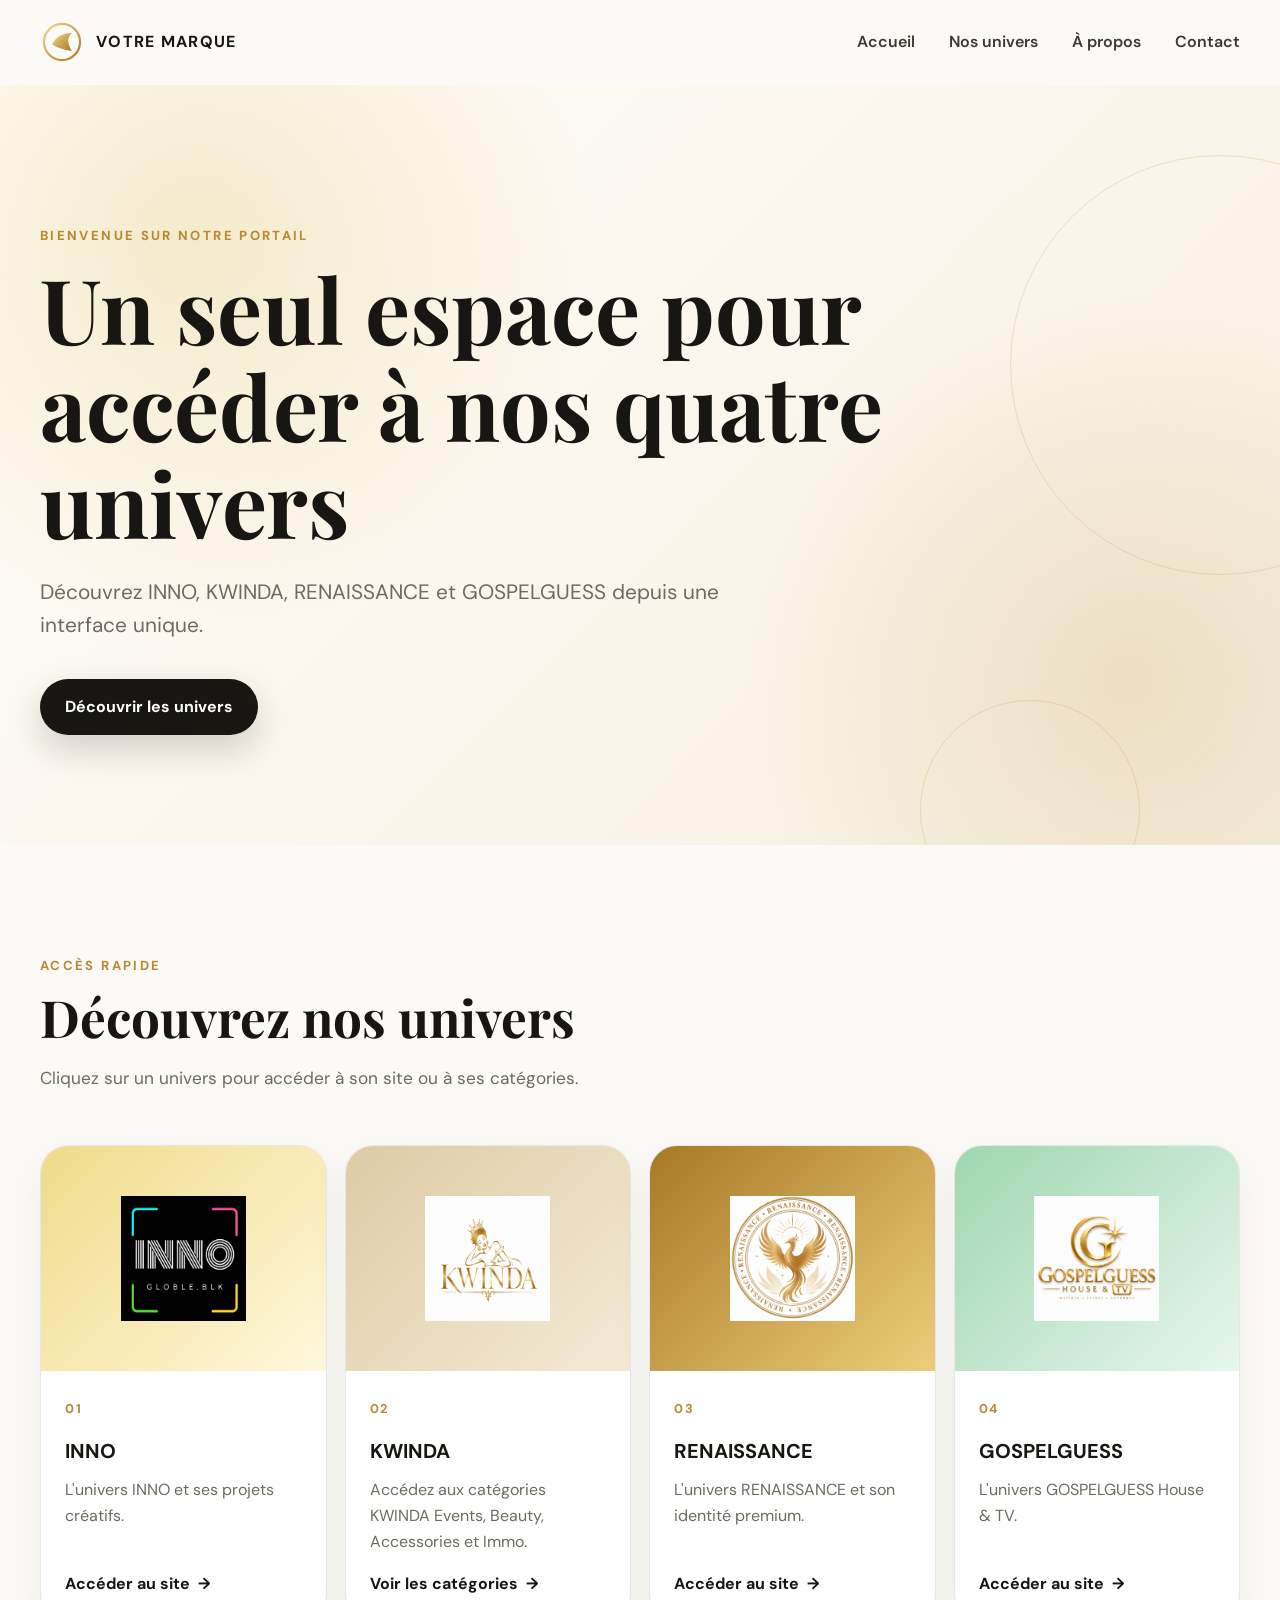
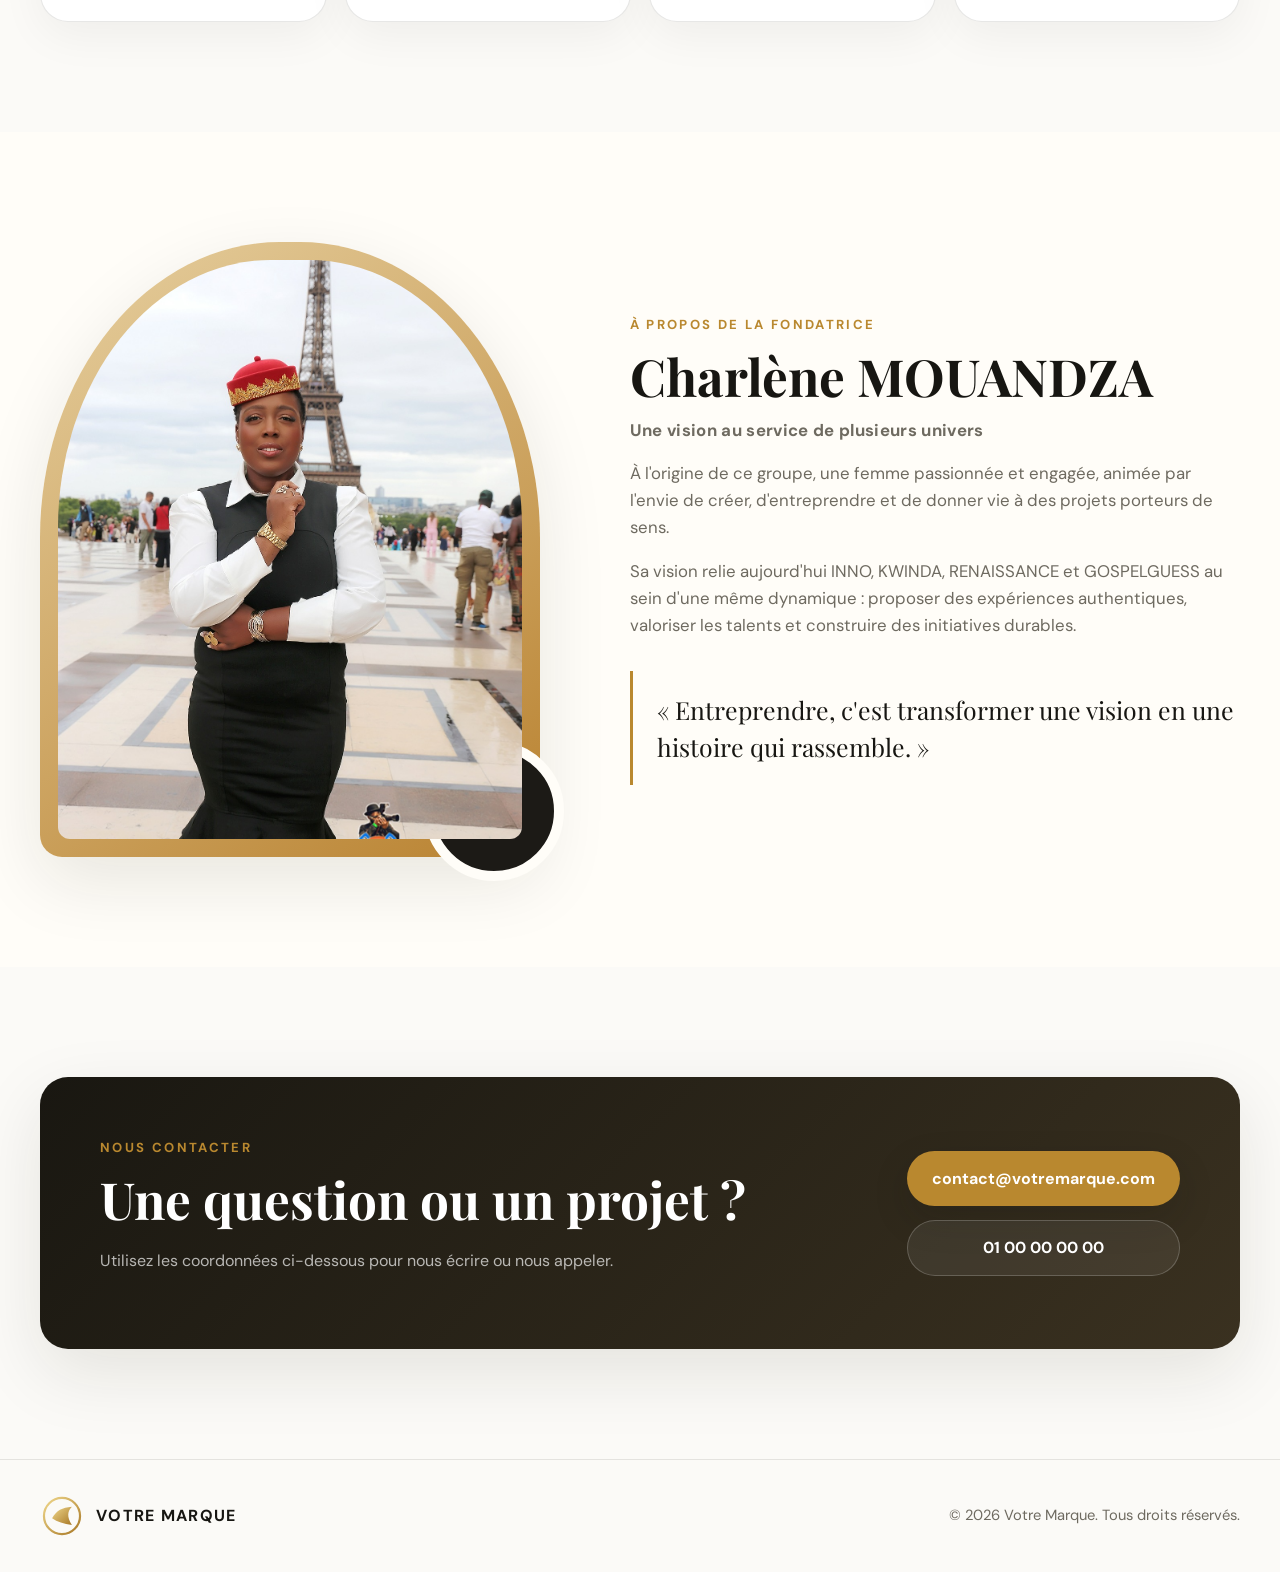
==== index.html @ b6d214f9 "Initial version of Kwinda Group portal" ====
﻿<!DOCTYPE html>
<html lang="fr">
<head>
  <meta charset="UTF-8">
  <meta name="viewport" content="width=device-width, initial-scale=1.0">
  <meta name="description" content="Portail professionnel donnant accès aux univers INNO, KWINDA, RENAISSANCE et GOSPELGUESS.">
  <title>Votre Marque - Portail</title>

  <link rel="preconnect" href="https://fonts.googleapis.com">
  <link rel="preconnect" href="https://fonts.gstatic.com" crossorigin>
  <link href="https://fonts.googleapis.com/css2?family=DM+Sans:wght@400;500;600;700&family=Playfair+Display:wght@600;700&display=swap" rel="stylesheet">

  <link rel="stylesheet" href="ressources/css/styles.css">
</head>
<body>

  <header class="site-header">
    <div class="container header-inner">
      <a class="brand" href="#accueil" aria-label="Retour à l'accueil">
        <img src="ressources/logo-principal.svg" alt="Logo principal">
        <span>VOTRE MARQUE</span>
      </a>

      <button class="menu-toggle" type="button" aria-label="Ouvrir le menu" aria-expanded="false">
        <span></span>
        <span></span>
        <span></span>
      </button>

      <nav class="main-nav" aria-label="Navigation principale">
        <a href="#accueil">Accueil</a>
        <a href="#entreprises">Nos univers</a>
        <a href="#apropos">À propos</a>
        <a href="#contact">Contact</a>
      </nav>
    </div>
  </header>

  <main>
    <section class="hero" id="accueil">
      <div class="hero-decoration hero-decoration-one"></div>
      <div class="hero-decoration hero-decoration-two"></div>

      <div class="container hero-content">
        <p class="eyebrow">Bienvenue sur notre portail</p>
        <h1>Un seul espace pour accéder à nos quatre univers</h1>
        <p class="hero-text">
          Découvrez INNO, KWINDA, RENAISSANCE et GOSPELGUESS depuis une interface unique.
        </p>
        <a class="button button-primary" href="#entreprises">Découvrir les univers</a>
      </div>
    </section>

    <section class="platforms section" id="entreprises">
      <div class="container">
        <div class="section-heading">
          <p class="eyebrow">Accès rapide</p>
          <h2>Découvrez nos univers</h2>
          <p>Cliquez sur un univers pour accéder à son site ou à ses catégories.</p>
        </div>

        <div class="platform-grid">
          <a class="platform-card" href="sites/inno/index.html">
            <div class="platform-visual visual-cream">
              <img src="logos/entreprise_2.png" alt="Logo INNO">
            </div>
            <div class="platform-content">
              <span class="platform-number">01</span>
              <h3>INNO</h3>
              <p>L'univers INNO et ses projets créatifs.</p>
              <span class="platform-link">Accéder au site <span aria-hidden="true">→</span></span>
            </div>
          </a>

          <a class="platform-card" href="sites/kwinda/index.html">
            <div class="platform-visual visual-sand">
              <img src="logos/entreprise_3.jpeg" alt="Logo KWINDA">
            </div>
            <div class="platform-content">
              <span class="platform-number">02</span>
              <h3>KWINDA</h3>
              <p>Accédez aux catégories KWINDA Events, Beauty, Accessories et Immo.</p>
              <span class="platform-link">Voir les catégories <span aria-hidden="true">→</span></span>
            </div>
          </a>

          <a class="platform-card" href="sites/renaissance/index.html">
            <div class="platform-visual visual-gold">
              <img src="logos/entreprise_6.jpeg" alt="Logo RENAISSANCE">
            </div>
            <div class="platform-content">
              <span class="platform-number">03</span>
              <h3>RENAISSANCE</h3>
              <p>L'univers RENAISSANCE et son identité premium.</p>
              <span class="platform-link">Accéder au site <span aria-hidden="true">→</span></span>
            </div>
          </a>

          <a class="platform-card" href="sites/gospelguess/index.html">
            <div class="platform-visual visual-green">
              <img src="logos/entreprise_7.png" alt="Logo GOSPELGUESS">
            </div>
            <div class="platform-content">
              <span class="platform-number">04</span>
              <h3>GOSPELGUESS</h3>
              <p>L'univers GOSPELGUESS House & TV.</p>
              <span class="platform-link">Accéder au site <span aria-hidden="true">→</span></span>
            </div>
          </a>
        </div>
      </div>
    </section>

    <section class="founder section" id="apropos">
      <div class="container founder-grid">
        <div class="founder-photo">
          <img src="fondatrice.png" alt="Portrait de la fondatrice">
        </div>

        <div class="founder-content">
          <p class="eyebrow">À propos de la fondatrice</p>
          <h2>Charlène MOUANDZA</h2>
          <p class="founder-title">Une vision au service de plusieurs univers</p>
          <p class="founder-lead">
            À l'origine de ce groupe, une femme passionnée et engagée, animée par l'envie de créer,
            d'entreprendre et de donner vie à des projets porteurs de sens.
          </p>
          <p>
            Sa vision relie aujourd'hui INNO, KWINDA, RENAISSANCE et GOSPELGUESS au sein d'une même
            dynamique : proposer des expériences authentiques, valoriser les talents et construire des
            initiatives durables.
          </p>
          <blockquote>« Entreprendre, c'est transformer une vision en une histoire qui rassemble. »</blockquote>
        </div>
      </div>
    </section>

    <section class="contact section" id="contact">
      <div class="container contact-card">
        <div>
          <p class="eyebrow">Nous contacter</p>
          <h2>Une question ou un projet ?</h2>
          <p>Utilisez les coordonnées ci-dessous pour nous écrire ou nous appeler.</p>
        </div>

        <div class="contact-actions">
          <a class="button button-primary" href="mailto:contact@votremarque.com">contact@votremarque.com</a>
          <a class="button button-secondary" href="tel:+33100000000">01 00 00 00 00</a>
        </div>
      </div>
    </section>
  </main>

  <footer class="site-footer">
    <div class="container footer-inner">
      <div class="footer-brand">
        <img src="ressources/logo-principal.svg" alt="Logo principal">
        <span>VOTRE MARQUE</span>
      </div>
      <p>© <span id="current-year"></span> Votre Marque. Tous droits réservés.</p>
    </div>
  </footer>

  <script src="ressources/js/script.js"></script>
</body>
</html>
---- ressources/css/styles.css ----
/* ================================
   VARIABLES
================================ */
:root {
  --background: #fbfaf7;
  --surface: #ffffff;
  --text: #171612;
  --muted: #6e6a60;
  --gold: #b9882f;
  --gold-light: #ead69a;
  --border: rgba(23, 22, 18, 0.10);
  --shadow: 0 24px 70px rgba(31, 25, 12, 0.10);
  --radius-lg: 28px;
  --radius-md: 20px;
  --container: 1200px;
}

/* ================================
   BASE
================================ */
* {
  box-sizing: border-box;
}

html {
  scroll-behavior: smooth;
}

body {
  margin: 0;
  background: var(--background);
  color: var(--text);
  font-family: "DM Sans", Arial, sans-serif;
  line-height: 1.6;
}

img {
  display: block;
  max-width: 100%;
}

a {
  color: inherit;
  text-decoration: none;
}

button,
input,
textarea {
  font: inherit;
}

.container {
  width: min(calc(100% - 40px), var(--container));
  margin-inline: auto;
}

.section {
  padding: 110px 0;
}

.eyebrow {
  margin: 0 0 14px;
  color: var(--gold);
  font-size: 0.82rem;
  font-weight: 700;
  letter-spacing: 0.18em;
  text-transform: uppercase;
}

h1,
h2,
h3,
p {
  margin-top: 0;
}

h1,
h2 {
  font-family: "Playfair Display", Georgia, serif;
  line-height: 1.08;
}

h1 {
  max-width: 850px;
  margin-bottom: 24px;
  font-size: clamp(3rem, 7vw, 6.4rem);
}

h2 {
  margin-bottom: 20px;
  font-size: clamp(2.2rem, 4vw, 4rem);
}

h3 {
  margin-bottom: 10px;
  font-size: 1.25rem;
}

/* ================================
   HEADER
================================ */
.site-header {
  position: sticky;
  top: 0;
  z-index: 50;
  border-bottom: 1px solid transparent;
  background: rgba(251, 250, 247, 0.84);
  backdrop-filter: blur(18px);
  transition: border-color 0.25s ease, box-shadow 0.25s ease;
}

.site-header.scrolled {
  border-color: var(--border);
  box-shadow: 0 10px 40px rgba(23, 22, 18, 0.05);
}

.header-inner {
  min-height: 84px;
  display: flex;
  align-items: center;
  justify-content: space-between;
  gap: 30px;
}

.brand,
.footer-brand {
  display: flex;
  align-items: center;
  gap: 12px;
  font-weight: 700;
  letter-spacing: 0.08em;
}

.brand img,
.footer-brand img {
  width: 44px;
  height: 44px;
}

.main-nav {
  display: flex;
  align-items: center;
  gap: 34px;
}

.main-nav a {
  position: relative;
  color: #3b3933;
  font-weight: 600;
}

.main-nav a::after {
  position: absolute;
  right: 0;
  bottom: -8px;
  left: 0;
  height: 2px;
  background: var(--gold);
  content: "";
  transform: scaleX(0);
  transform-origin: right;
  transition: transform 0.25s ease;
}

.main-nav a:hover::after {
  transform: scaleX(1);
  transform-origin: left;
}

.menu-toggle {
  display: none;
  width: 46px;
  height: 46px;
  padding: 11px;
  border: 1px solid var(--border);
  border-radius: 14px;
  background: var(--surface);
  cursor: pointer;
}

.menu-toggle span {
  display: block;
  height: 2px;
  margin: 5px 0;
  background: var(--text);
  transition: transform 0.25s ease, opacity 0.25s ease;
}

/* ================================
   HERO
================================ */
.hero {
  position: relative;
  min-height: 760px;
  display: grid;
  place-items: center;
  overflow: hidden;
  background:
    radial-gradient(circle at 15% 20%, rgba(234, 214, 154, 0.45), transparent 32%),
    radial-gradient(circle at 88% 78%, rgba(185, 136, 47, 0.18), transparent 30%),
    linear-gradient(135deg, #fffdf8 0%, #f6f0df 100%);
}

.hero-content {
  position: relative;
  z-index: 2;
  padding: 140px 0 110px;
}

.hero-text {
  max-width: 680px;
  margin-bottom: 38px;
  color: var(--muted);
  font-size: clamp(1.05rem, 2vw, 1.3rem);
}

.hero-decoration {
  position: absolute;
  border: 1px solid rgba(185, 136, 47, 0.22);
  border-radius: 50%;
}

.hero-decoration-one {
  width: 420px;
  height: 420px;
  right: -150px;
  top: 70px;
}

.hero-decoration-two {
  width: 220px;
  height: 220px;
  right: 140px;
  bottom: -75px;
}

.button {
  min-height: 54px;
  display: inline-flex;
  align-items: center;
  justify-content: center;
  padding: 14px 24px;
  border: 1px solid transparent;
  border-radius: 999px;
  font-weight: 700;
  transition: transform 0.25s ease, box-shadow 0.25s ease, background 0.25s ease;
}

.button:hover {
  transform: translateY(-3px);
}

.button-primary {
  background: var(--text);
  color: white;
  box-shadow: 0 14px 35px rgba(23, 22, 18, 0.18);
}

.button-primary:hover {
  background: var(--gold);
  box-shadow: 0 16px 38px rgba(185, 136, 47, 0.30);
}

.button-secondary {
  border-color: var(--border);
  background: white;
}

/* ================================
   PLATFORMS
================================ */
.section-heading {
  max-width: 720px;
  margin-bottom: 52px;
}

.section-heading > p:last-child {
  color: var(--muted);
  font-size: 1.08rem;
}

.platform-grid {
  display: grid;
  grid-template-columns: repeat(4, minmax(0, 1fr));
  gap: 18px;
}

.platform-card {
  overflow: hidden;
  border: 1px solid var(--border);
  border-radius: var(--radius-lg);
  background: var(--surface);
  box-shadow: 0 14px 45px rgba(23, 22, 18, 0.05);
  transition: transform 0.3s ease, box-shadow 0.3s ease;
}

.platform-card:hover {
  transform: translateY(-10px);
  box-shadow: var(--shadow);
}

.platform-visual {
  min-height: 225px;
  display: grid;
  place-items: center;
  padding: 34px;
}

.platform-visual img {
  width: 125px;
  height: 125px;
}

.visual-gold {
  background: linear-gradient(135deg, #a87826, #edce7a);
}

.visual-cream {
  background: linear-gradient(135deg, #f0db8a, #fff8dc);
}

.visual-sand {
  background: linear-gradient(135deg, #ddcba5, #f4ead4);
}

.visual-blue {
  background: linear-gradient(135deg, #70d8f2, #d9f7ff);
}

.visual-green {
  background: linear-gradient(135deg, #9fd6b0, #e7f7ec);
}

.platform-content {
  padding: 24px;
}

.platform-number {
  display: inline-block;
  margin-bottom: 16px;
  color: var(--gold);
  font-size: 0.8rem;
  font-weight: 700;
  letter-spacing: 0.15em;
}

.platform-content p {
  min-height: 78px;
  color: var(--muted);
}

.platform-link {
  display: inline-flex;
  gap: 8px;
  align-items: center;
  font-weight: 700;
}

.platform-card:hover .platform-link span {
  transform: translateX(5px);
}

.platform-link span {
  transition: transform 0.25s ease;
}

/* ================================
   ABOUT
================================ */
.about {
  background: #f1ecdf;
}

.about-grid {
  display: grid;
  grid-template-columns: 0.9fr 1.1fr;
  gap: 90px;
  align-items: center;
}

.about-visual {
  position: relative;
  min-height: 520px;
}

.about-shape-main {
  position: absolute;
  inset: 10px 50px 60px 0;
  display: grid;
  place-items: center;
  border-radius: 45% 45% 18% 45%;
  background: linear-gradient(145deg, #1c1a16, #3b3425);
  box-shadow: var(--shadow);
}

.about-shape-main img {
  width: 190px;
  filter: brightness(0) invert(1);
}

.about-shape-small {
  position: absolute;
  right: 0;
  bottom: 0;
  width: 190px;
  height: 190px;
  border: 14px solid #f1ecdf;
  border-radius: 50%;
  background: linear-gradient(135deg, #d5a449, #f5de9c);
}

.about-content > p:not(.eyebrow) {
  max-width: 650px;
  color: var(--muted);
  font-size: 1.08rem;
}

.feature-list {
  display: grid;
  gap: 18px;
  margin-top: 35px;
}

.feature {
  display: grid;
  grid-template-columns: 46px 1fr;
  gap: 16px;
  align-items: start;
  padding: 18px;
  border: 1px solid rgba(23, 22, 18, 0.08);
  border-radius: 18px;
  background: rgba(255, 255, 255, 0.55);
}

.feature > span {
  width: 40px;
  height: 40px;
  display: grid;
  place-items: center;
  border-radius: 50%;
  background: var(--text);
  color: white;
  font-weight: 700;
}

.feature h3,
.feature p {
  margin-bottom: 0;
}

.feature p {
  color: var(--muted);
}

/* ================================
   FOUNDER
================================ */
.founder {
  background: #fffdf8;
}

.founder-grid {
  display: grid;
  grid-template-columns: minmax(320px, 0.9fr) 1.1fr;
  gap: 90px;
  align-items: center;
}

.founder-photo {
  position: relative;
  max-width: 520px;
  padding: 18px;
  border-radius: 48% 48% 22px 22px;
  background: linear-gradient(145deg, #e6cf9f, #b98230);
  box-shadow: var(--shadow);
}

.founder-photo::after {
  content: "";
  position: absolute;
  right: -24px;
  bottom: -24px;
  width: 120px;
  height: 120px;
  border: 10px solid #fffdf8;
  border-radius: 50%;
  background: #1c1a16;
}

.founder-photo img {
  position: relative;
  z-index: 1;
  width: 100%;
  aspect-ratio: 4 / 5;
  border-radius: calc(48% - 10px) calc(48% - 10px) 12px 12px;
  object-fit: cover;
  object-position: center top;
}

.founder-content > p:not(.eyebrow) {
  max-width: 670px;
  color: var(--muted);
  font-size: 1.05rem;
}

.founder-content .founder-lead {
  color: var(--text);
  font-size: 1.18rem;
}

.founder-content .founder-title {
  margin-top: -8px;
  color: #a06f27;
  font-weight: 700;
  letter-spacing: 0.02em;
}

.founder-content blockquote {
  margin: 32px 0 0;
  padding: 20px 0 20px 24px;
  border-left: 3px solid var(--gold);
  color: var(--text);
  font-family: "Playfair Display", serif;
  font-size: clamp(1.2rem, 2vw, 1.55rem);
  line-height: 1.5;
}

/* ================================
   CONTACT
================================ */
.contact-card {
  display: flex;
  align-items: center;
  justify-content: space-between;
  gap: 50px;
  padding: 60px;
  border-radius: var(--radius-lg);
  background: linear-gradient(135deg, #191711, #3a3120);
  color: white;
  box-shadow: var(--shadow);
}

.contact-card > div:first-child {
  max-width: 650px;
}

.contact-card p:not(.eyebrow) {
  color: rgba(255, 255, 255, 0.68);
}

.contact-actions {
  display: flex;
  flex-direction: column;
  gap: 14px;
  align-items: stretch;
  min-width: 250px;
}

.contact-card .button-primary {
  background: var(--gold);
}

.contact-card .button-secondary {
  border-color: rgba(255, 255, 255, 0.20);
  background: rgba(255, 255, 255, 0.07);
  color: white;
}

/* ================================
   FOOTER
================================ */
.site-footer {
  padding: 34px 0;
  border-top: 1px solid var(--border);
}

.footer-inner {
  display: flex;
  align-items: center;
  justify-content: space-between;
  gap: 24px;
}

.footer-inner p {
  margin: 0;
  color: var(--muted);
  font-size: 0.92rem;
}

/* ================================
   REVEAL ANIMATION
================================ */
.reveal {
  opacity: 0;
  transform: translateY(24px);
  transition: opacity 0.7s ease, transform 0.7s ease;
}

.reveal.visible {
  opacity: 1;
  transform: translateY(0);
}

/* ================================
   RESPONSIVE
================================ */

@media (max-width: 1250px) {
  .platform-grid {
    grid-template-columns: repeat(2, 1fr);
  }
}

@media (max-width: 1050px) {
  .platform-grid {
    grid-template-columns: repeat(2, 1fr);
  }

  .about-grid {
    grid-template-columns: 1fr;
    gap: 55px;
  }

  .founder-grid {
    grid-template-columns: 1fr;
    gap: 55px;
  }

  .founder-photo {
    width: min(100%, 520px);
    margin: 0 auto;
  }

  .about-visual {
    min-height: 430px;
  }

  .contact-card {
    align-items: flex-start;
    flex-direction: column;
  }

  .contact-actions {
    width: 100%;
  }
}

@media (max-width: 760px) {
  .section {
    padding: 78px 0;
  }

  .header-inner {
    min-height: 72px;
  }

  .menu-toggle {
    display: block;
    position: relative;
    z-index: 3;
  }

  .main-nav {
    position: fixed;
    top: 0;
    right: 0;
    width: min(82vw, 360px);
    height: 100vh;
    padding: 110px 36px 40px;
    flex-direction: column;
    align-items: flex-start;
    background: white;
    box-shadow: -30px 0 70px rgba(0, 0, 0, 0.10);
    transform: translateX(110%);
    transition: transform 0.3s ease;
  }

  .main-nav.open {
    transform: translateX(0);
  }

  .menu-toggle.open span:nth-child(1) {
    transform: translateY(7px) rotate(45deg);
  }

  .menu-toggle.open span:nth-child(2) {
    opacity: 0;
  }

  .menu-toggle.open span:nth-child(3) {
    transform: translateY(-7px) rotate(-45deg);
  }

  .hero {
    min-height: 670px;
  }

  .hero-content {
    padding: 110px 0 80px;
  }

  .platform-grid {
    grid-template-columns: 1fr;
  }

  .platform-card,
  .platform-card:nth-child(4),
  .platform-card:nth-child(5),
  .platform-card:nth-child(6) {
    width: 100%;
    grid-column: auto;
  }

  .platform-visual {
    min-height: 230px;
  }

  .about-visual {
    min-height: 340px;
  }

  .about-shape-main {
    inset: 0 35px 45px 0;
  }

  .about-shape-small {
    width: 145px;
    height: 145px;
  }

  .founder-grid {
    gap: 45px;
  }

  .founder-photo {
    padding: 12px;
  }

  .founder-photo::after {
    right: -10px;
    bottom: -18px;
    width: 90px;
    height: 90px;
  }

  .contact-card {
    padding: 38px 26px;
  }

  .footer-inner {
    align-items: flex-start;
    flex-direction: column;
  }
}
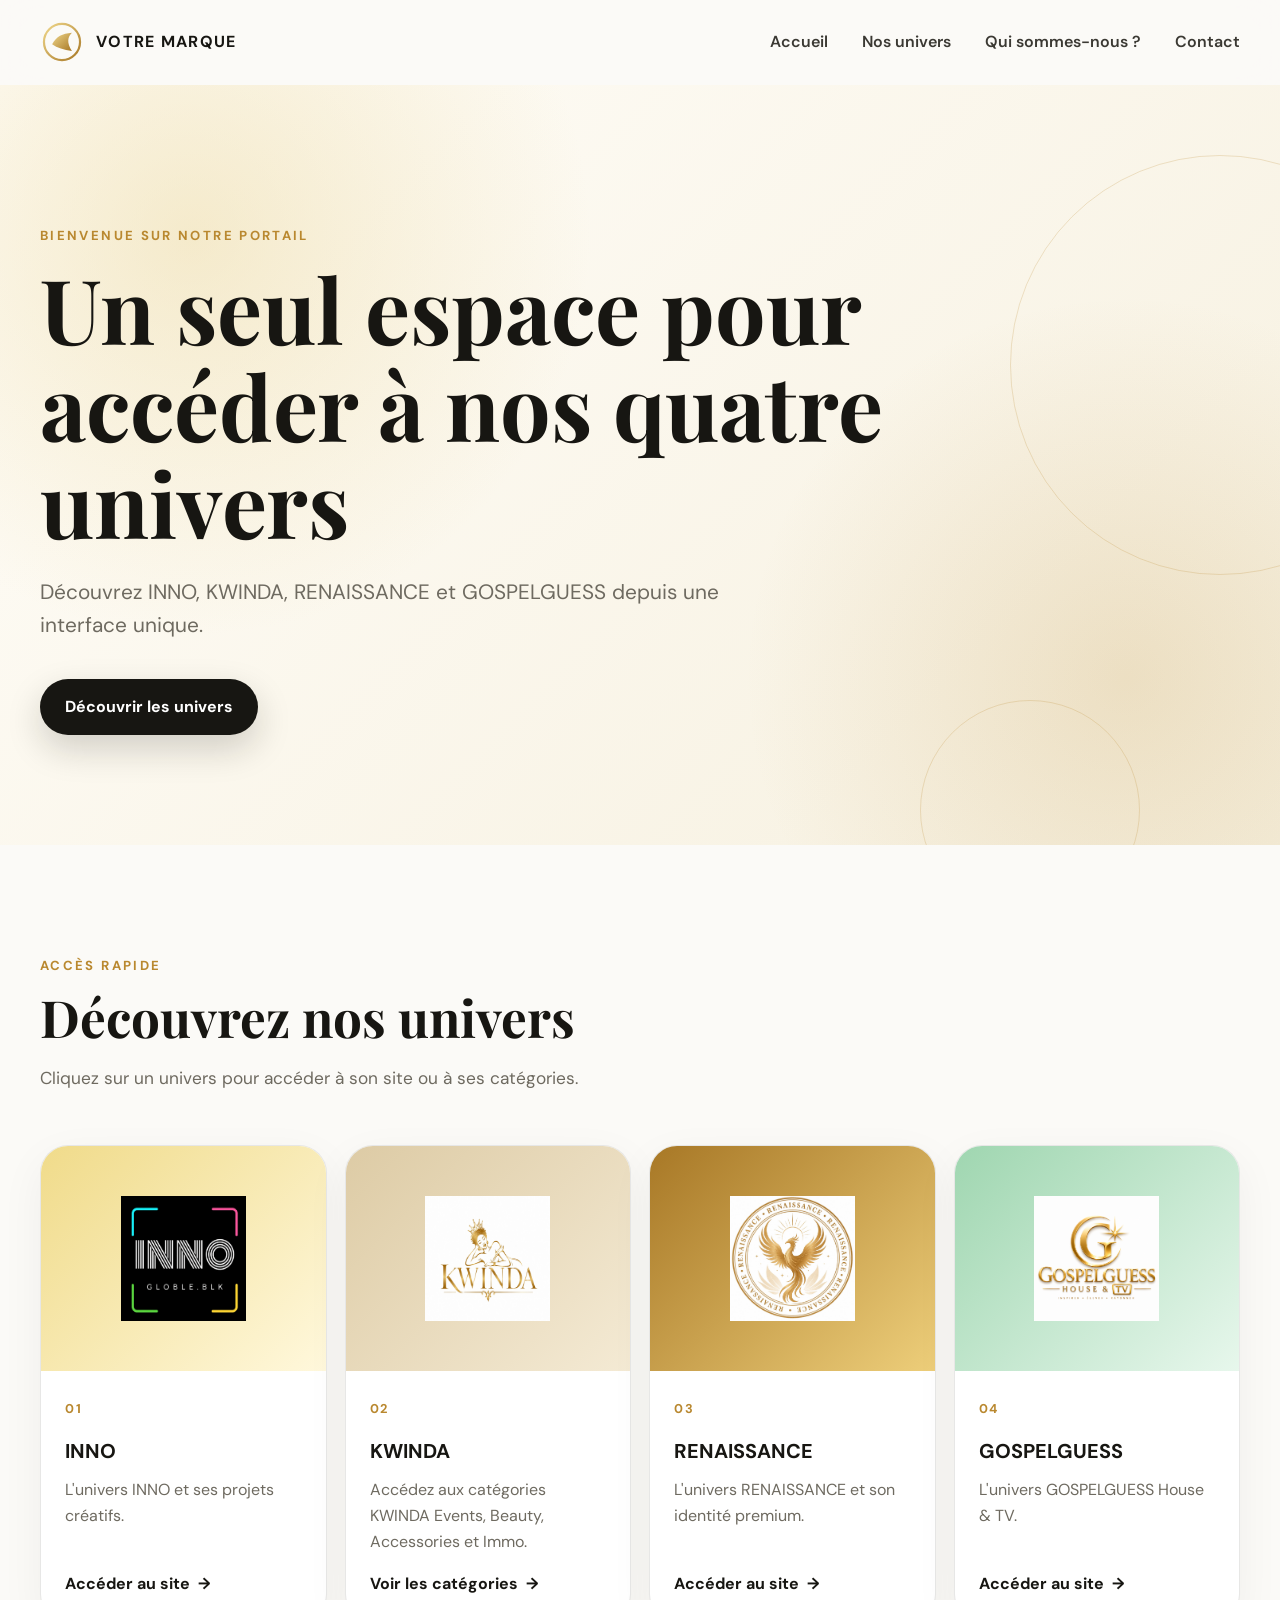
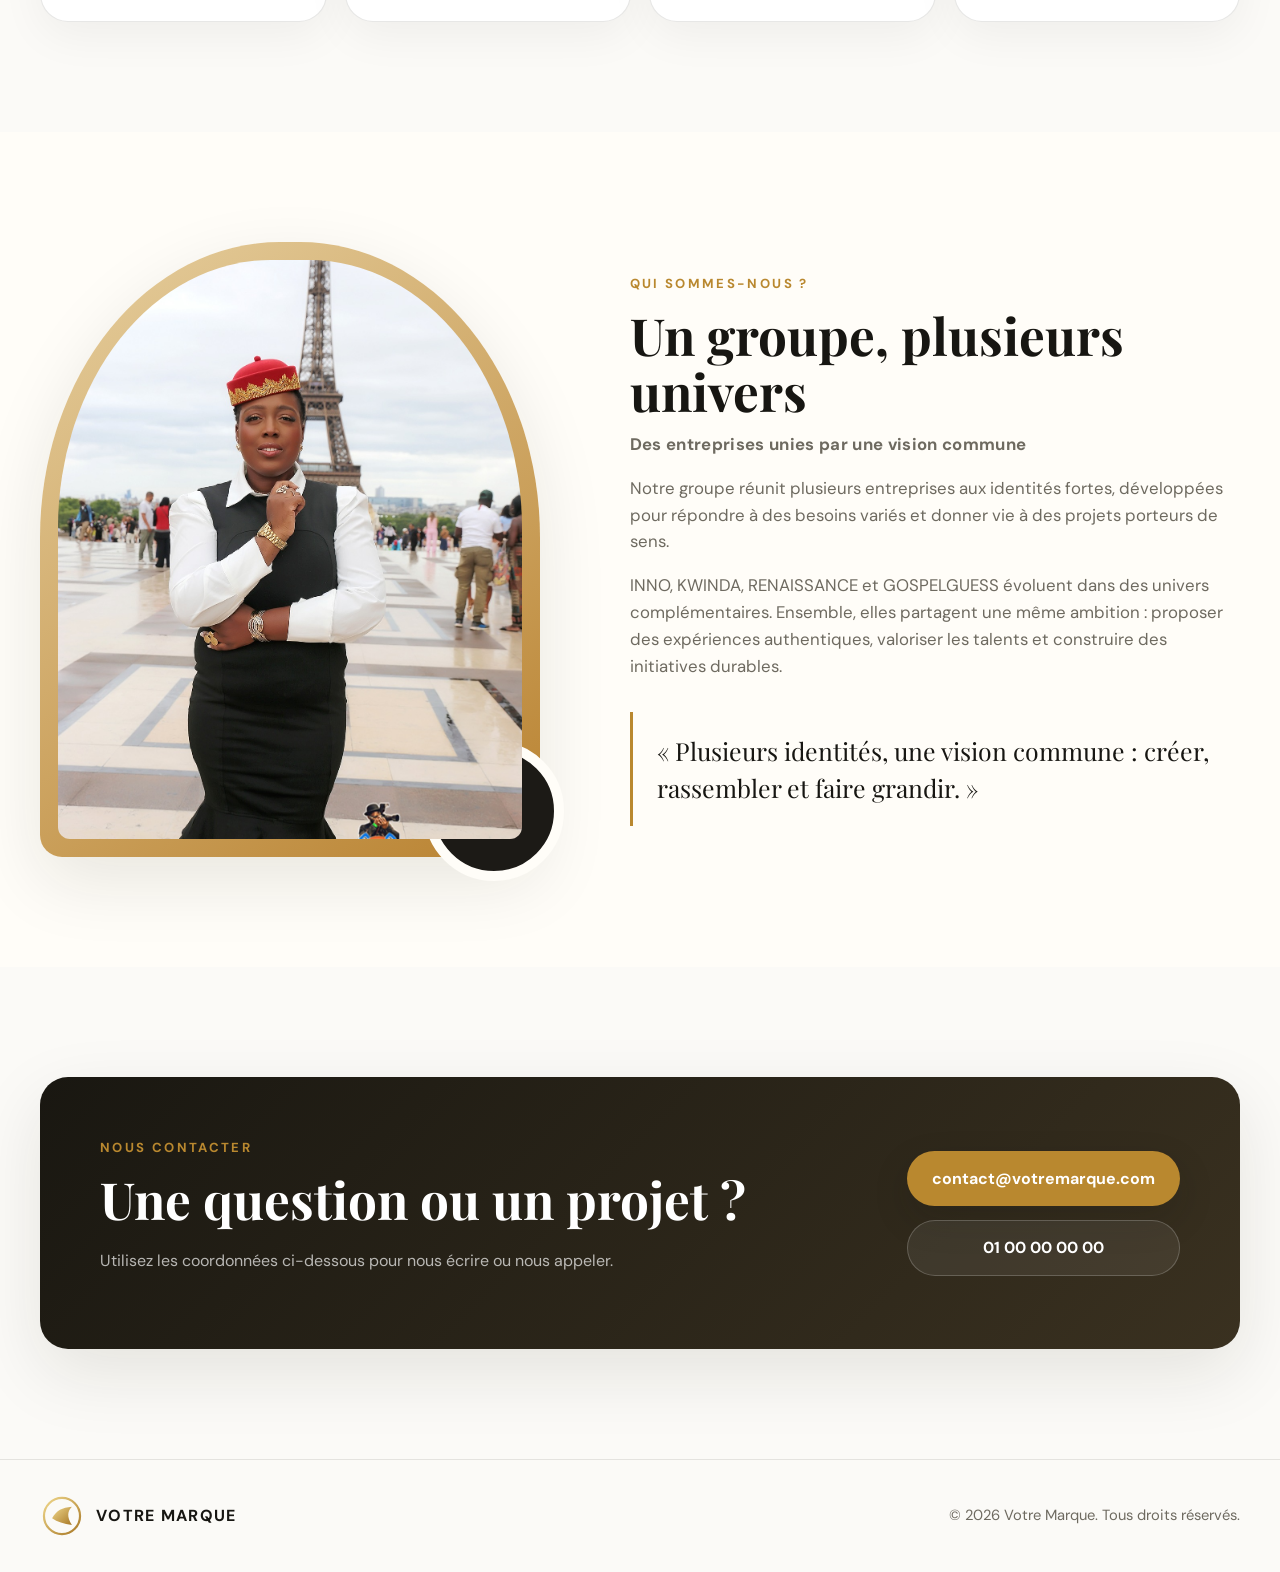
==== commit d37fdc94: "Reframe about section around group companies" ====
--- a/index.html
+++ b/index.html
@@ -30,7 +30,7 @@
       <nav class="main-nav" aria-label="Navigation principale">
         <a href="#accueil">Accueil</a>
         <a href="#entreprises">Nos univers</a>
-        <a href="#apropos">À propos</a>
+        <a href="#apropos">Qui sommes-nous ?</a>
         <a href="#contact">Contact</a>
       </nav>
     </div>
@@ -114,23 +114,23 @@
     <section class="founder section" id="apropos">
       <div class="container founder-grid">
         <div class="founder-photo">
-          <img src="fondatrice.png" alt="Portrait de la fondatrice">
+          <img src="fondatrice.png" alt="L'identité et la vision du groupe">
         </div>
 
         <div class="founder-content">
-          <p class="eyebrow">À propos de la fondatrice</p>
-          <h2>Charlène MOUANDZA</h2>
-          <p class="founder-title">Une vision au service de plusieurs univers</p>
+          <p class="eyebrow">Qui sommes-nous ?</p>
+          <h2>Un groupe, plusieurs univers</h2>
+          <p class="founder-title">Des entreprises unies par une vision commune</p>
           <p class="founder-lead">
-            À l'origine de ce groupe, une femme passionnée et engagée, animée par l'envie de créer,
-            d'entreprendre et de donner vie à des projets porteurs de sens.
+            Notre groupe réunit plusieurs entreprises aux identités fortes, développées pour répondre
+            à des besoins variés et donner vie à des projets porteurs de sens.
           </p>
           <p>
-            Sa vision relie aujourd'hui INNO, KWINDA, RENAISSANCE et GOSPELGUESS au sein d'une même
-            dynamique : proposer des expériences authentiques, valoriser les talents et construire des
-            initiatives durables.
+            INNO, KWINDA, RENAISSANCE et GOSPELGUESS évoluent dans des univers complémentaires.
+            Ensemble, elles partagent une même ambition : proposer des expériences authentiques,
+            valoriser les talents et construire des initiatives durables.
           </p>
-          <blockquote>« Entreprendre, c'est transformer une vision en une histoire qui rassemble. »</blockquote>
+          <blockquote>« Plusieurs identités, une vision commune : créer, rassembler et faire grandir. »</blockquote>
         </div>
       </div>
     </section>
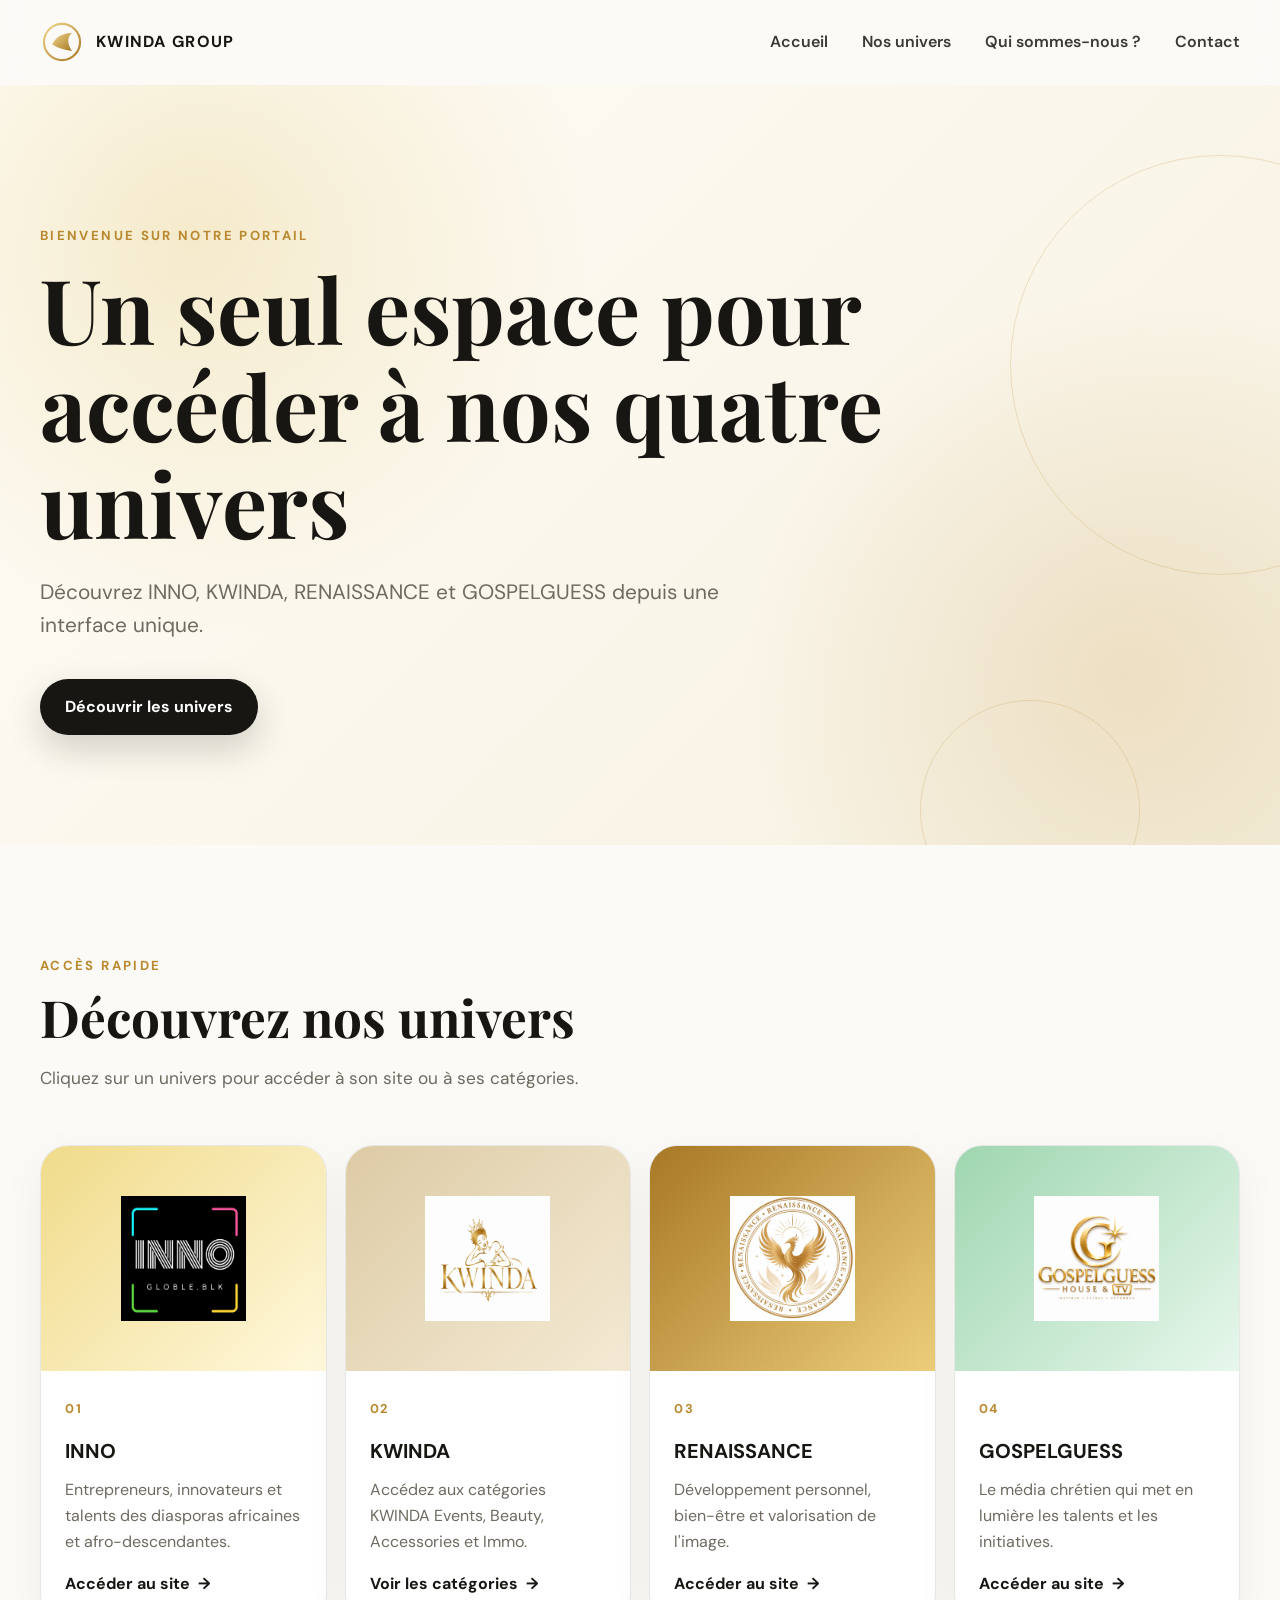
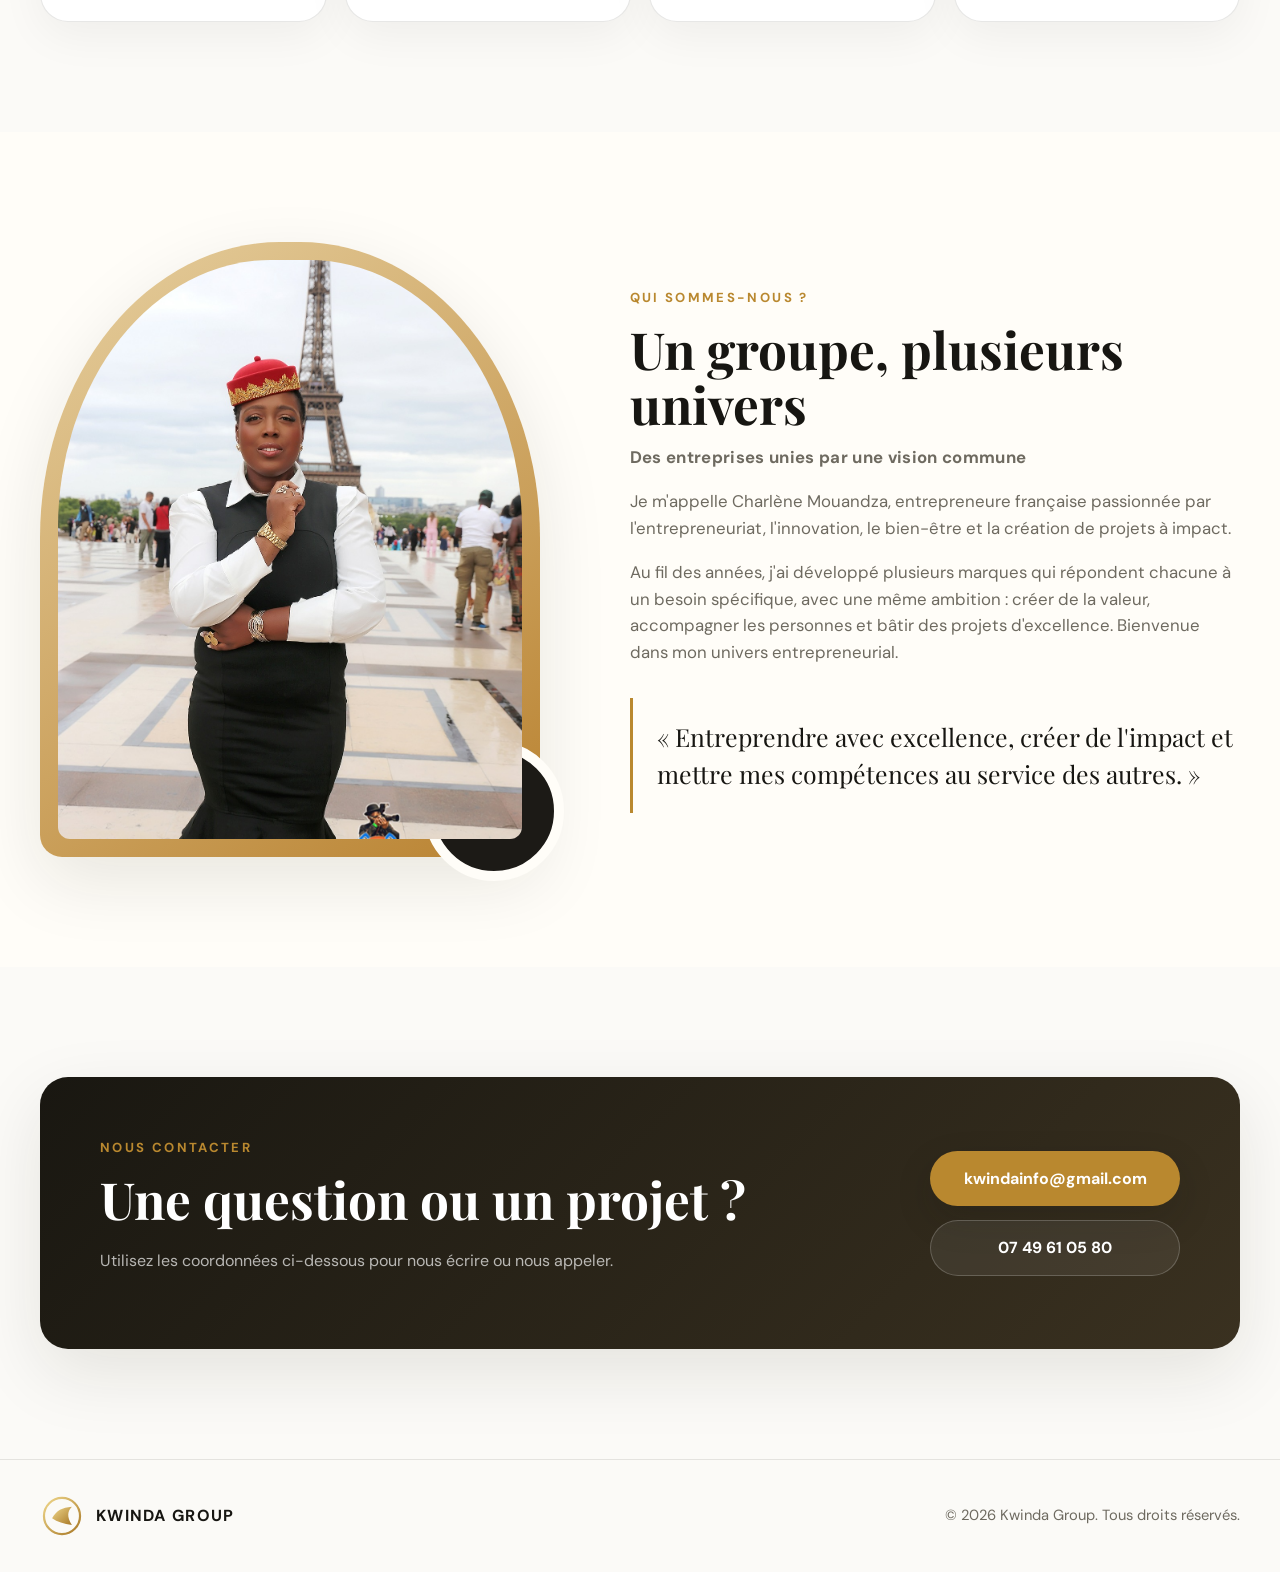
==== commit 5a1a001a: "Intégration des présentations des entreprises et refonte de Renaissance" ====
--- a/index.html
+++ b/index.html
@@ -4,7 +4,7 @@
   <meta charset="UTF-8">
   <meta name="viewport" content="width=device-width, initial-scale=1.0">
   <meta name="description" content="Portail professionnel donnant accès aux univers INNO, KWINDA, RENAISSANCE et GOSPELGUESS.">
-  <title>Votre Marque - Portail</title>
+  <title>Kwinda Group - Portail</title>
 
   <link rel="preconnect" href="https://fonts.googleapis.com">
   <link rel="preconnect" href="https://fonts.gstatic.com" crossorigin>
@@ -18,7 +18,7 @@
     <div class="container header-inner">
       <a class="brand" href="#accueil" aria-label="Retour à l'accueil">
         <img src="ressources/logo-principal.svg" alt="Logo principal">
-        <span>VOTRE MARQUE</span>
+        <span>KWINDA GROUP</span>
       </a>
 
       <button class="menu-toggle" type="button" aria-label="Ouvrir le menu" aria-expanded="false">
@@ -67,7 +67,7 @@
             <div class="platform-content">
               <span class="platform-number">01</span>
               <h3>INNO</h3>
-              <p>L'univers INNO et ses projets créatifs.</p>
+              <p>Entrepreneurs, innovateurs et talents des diasporas africaines et afro-descendantes.</p>
               <span class="platform-link">Accéder au site <span aria-hidden="true">→</span></span>
             </div>
           </a>
@@ -91,7 +91,7 @@
             <div class="platform-content">
               <span class="platform-number">03</span>
               <h3>RENAISSANCE</h3>
-              <p>L'univers RENAISSANCE et son identité premium.</p>
+              <p>Développement personnel, bien-être et valorisation de l'image.</p>
               <span class="platform-link">Accéder au site <span aria-hidden="true">→</span></span>
             </div>
           </a>
@@ -103,7 +103,7 @@
             <div class="platform-content">
               <span class="platform-number">04</span>
               <h3>GOSPELGUESS</h3>
-              <p>L'univers GOSPELGUESS House & TV.</p>
+              <p>Le média chrétien qui met en lumière les talents et les initiatives.</p>
               <span class="platform-link">Accéder au site <span aria-hidden="true">→</span></span>
             </div>
           </a>
@@ -122,15 +122,15 @@
           <h2>Un groupe, plusieurs univers</h2>
           <p class="founder-title">Des entreprises unies par une vision commune</p>
           <p class="founder-lead">
-            Notre groupe réunit plusieurs entreprises aux identités fortes, développées pour répondre
-            à des besoins variés et donner vie à des projets porteurs de sens.
+            Je m'appelle Charlène Mouandza, entrepreneure française passionnée par l'entrepreneuriat,
+            l'innovation, le bien-être et la création de projets à impact.
           </p>
           <p>
-            INNO, KWINDA, RENAISSANCE et GOSPELGUESS évoluent dans des univers complémentaires.
-            Ensemble, elles partagent une même ambition : proposer des expériences authentiques,
-            valoriser les talents et construire des initiatives durables.
+            Au fil des années, j'ai développé plusieurs marques qui répondent chacune à un besoin
+            spécifique, avec une même ambition : créer de la valeur, accompagner les personnes et
+            bâtir des projets d'excellence. Bienvenue dans mon univers entrepreneurial.
           </p>
-          <blockquote>« Plusieurs identités, une vision commune : créer, rassembler et faire grandir. »</blockquote>
+          <blockquote>« Entreprendre avec excellence, créer de l'impact et mettre mes compétences au service des autres. »</blockquote>
         </div>
       </div>
     </section>
@@ -144,8 +144,8 @@
         </div>
 
         <div class="contact-actions">
-          <a class="button button-primary" href="mailto:contact@votremarque.com">contact@votremarque.com</a>
-          <a class="button button-secondary" href="tel:+33100000000">01 00 00 00 00</a>
+          <a class="button button-primary" href="mailto:kwindainfo@gmail.com">kwindainfo@gmail.com</a>
+          <a class="button button-secondary" href="tel:+33749610580">07 49 61 05 80</a>
         </div>
       </div>
     </section>
@@ -155,9 +155,9 @@
     <div class="container footer-inner">
       <div class="footer-brand">
         <img src="ressources/logo-principal.svg" alt="Logo principal">
-        <span>VOTRE MARQUE</span>
+        <span>KWINDA GROUP</span>
       </div>
-      <p>© <span id="current-year"></span> Votre Marque. Tous droits réservés.</p>
+      <p>© <span id="current-year"></span> Kwinda Group. Tous droits réservés.</p>
     </div>
   </footer>
 
--- a/ressources/css/styles.css
+++ b/ressources/css/styles.css
@@ -24,10 +24,15 @@
 
 html {
   scroll-behavior: smooth;
+  overflow-x: hidden;
 }
 
 body {
+  position: relative;
+  width: 100%;
+  min-width: 100%;
   margin: 0;
+  overflow-x: hidden;
   background: var(--background);
   color: var(--text);
   font-family: "DM Sans", Arial, sans-serif;
@@ -116,6 +121,7 @@
 }
 
 .header-inner {
+  min-width: 0;
   min-height: 84px;
   display: flex;
   align-items: center;
@@ -125,6 +131,7 @@
 
 .brand,
 .footer-brand {
+  min-width: 0;
   display: flex;
   align-items: center;
   gap: 12px;
@@ -646,13 +653,19 @@
   }
 }
 
-@media (max-width: 760px) {
+@media (max-width: 900px) {
   .section {
     padding: 78px 0;
   }
 
   .header-inner {
     min-height: 72px;
+  }
+
+  .brand span {
+    overflow: hidden;
+    text-overflow: ellipsis;
+    white-space: nowrap;
   }
 
   .menu-toggle {
@@ -672,12 +685,23 @@
     align-items: flex-start;
     background: white;
     box-shadow: -30px 0 70px rgba(0, 0, 0, 0.10);
-    transform: translateX(110%);
-    transition: transform 0.3s ease;
+    transform: translate3d(110%, 0, 0);
+    visibility: hidden;
+    opacity: 0;
+    pointer-events: none;
+    transition: transform 0.3s ease, opacity 0.3s ease, visibility 0s linear 0.3s;
   }
 
   .main-nav.open {
-    transform: translateX(0);
+    transform: translate3d(0, 0, 0);
+    visibility: visible;
+    opacity: 1;
+    pointer-events: auto;
+    transition-delay: 0s;
+  }
+
+  body.nav-open {
+    overflow: hidden;
   }
 
   .menu-toggle.open span:nth-child(1) {
@@ -748,6 +772,10 @@
     padding: 38px 26px;
   }
 
+  .contact-actions {
+    min-width: 0;
+  }
+
   .footer-inner {
     align-items: flex-start;
     flex-direction: column;
